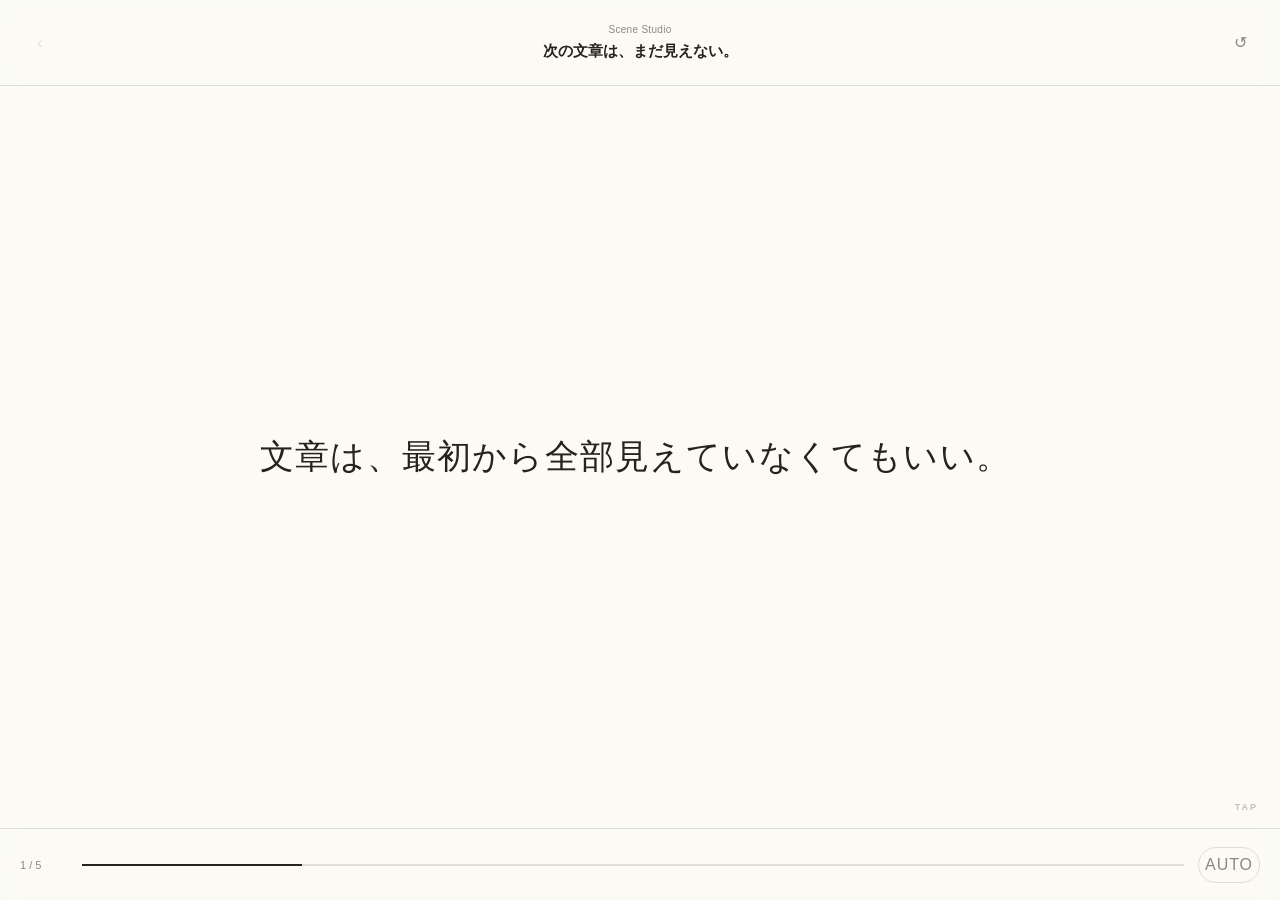
==== core/index.html @ dd2d6855 "Add files via upload" ====
<!doctype html>
<html lang="ja">
<head>
  <meta charset="utf-8">
  <meta name="viewport" content="width=device-width,initial-scale=1,viewport-fit=cover">
  <meta name="theme-color" content="#fbfaf5">
  <title>Scene Player Core v1 Demo</title>
  <link rel="stylesheet" href="./scene-player-core.css">
  <style>html,body,#player{margin:0;width:100%;height:100%;min-height:100dvh}</style>
</head>
<body>
  <div id="player"></div>
  <script src="./scene-player-core.js"></script>
  <script>
    fetch('./demo.scene.json')
      .then((r) => {
        if (!r.ok) throw new Error(`Failed to load demo.scene.json (${r.status})`);
        return r.json();
      })
      .then((doc) => {
        const player = new ScenePlayerCore('#player');
        player.load(doc);
        window.player = player;
      })
      .catch((error) => {
        document.querySelector('#player').innerHTML = '<pre style="padding:24px;white-space:pre-wrap">' + error.message + '\n\nローカルサーバー経由で開いてください。</pre>';
      });
  </script>
</body>
</html>
---- core/scene-player-core.css ----
:root{
  --sp-font-sans:-apple-system,BlinkMacSystemFont,"Segoe UI","Hiragino Sans","Yu Gothic UI","Yu Gothic",sans-serif;
  --sp-font-serif:"Yu Mincho","Hiragino Mincho ProN","Hiragino Mincho Pro",serif;
}

.sp-core{
  --sp-bg:#fbfaf5;
  --sp-text:#26221e;
  --sp-sub:#8d877f;
  --sp-line:rgba(55,50,45,.14);
  --sp-accent:#5f6df7;
  --sp-panel:rgba(255,255,255,.88);
  position:relative;
  width:100%;
  height:100%;
  min-height:100dvh;
  overflow:hidden;
  background:var(--sp-bg);
  color:var(--sp-text);
  font-family:var(--sp-font-sans);
  isolation:isolate;
  -webkit-tap-highlight-color:transparent;
}
.sp-core *{box-sizing:border-box}
.sp-core button{font:inherit}

.sp-core[data-theme="dark"]{
  --sp-bg:#05060a;
  --sp-text:#f4f1fb;
  --sp-sub:#958ea5;
  --sp-line:rgba(151,138,255,.16);
  --sp-accent:#aaa0ff;
  --sp-panel:rgba(9,10,16,.88);
}
.sp-core[data-theme="cinema"]{
  --sp-bg:#13171b;
  --sp-text:#fff;
  --sp-sub:rgba(255,255,255,.62);
  --sp-line:rgba(255,255,255,.14);
  --sp-accent:#fff;
  --sp-panel:rgba(10,12,15,.68);
}

.sp-background{position:absolute;inset:0;z-index:-3;background:var(--sp-bg)}
.sp-core[data-theme="cinema"] .sp-background{
  background:radial-gradient(circle at 28% 18%,#68747b 0,#39454c 32%,#20282d 62%,#111519 100%);
}
.sp-veil{position:absolute;inset:0;z-index:-2;pointer-events:none;background:transparent}
.sp-core[data-theme="cinema"] .sp-veil{background:linear-gradient(rgba(5,8,10,.18),rgba(5,8,10,.52))}

.sp-header{
  position:absolute;z-index:5;inset:0 0 auto;
  height:calc(86px + env(safe-area-inset-top));
  padding:calc(10px + env(safe-area-inset-top)) 18px 10px;
  display:grid;grid-template-columns:44px minmax(0,1fr) 44px;align-items:center;
  border-bottom:1px solid var(--sp-line);
  backdrop-filter:blur(10px);
}
.sp-no-header .sp-header{display:none}
.sp-button{
  width:44px;height:44px;border:0;border-radius:50%;background:transparent;color:var(--sp-sub);font-size:25px;cursor:pointer
}
.sp-button:hover:not(:disabled){background:var(--sp-line);color:var(--sp-text)}
.sp-button:disabled{opacity:.22;cursor:default}
.sp-meta{text-align:center;min-width:0}
.sp-author{display:block;min-height:14px;margin-bottom:4px;color:var(--sp-sub);font-size:10px;letter-spacing:.03em}
.sp-title{display:block;overflow:hidden;text-overflow:ellipsis;white-space:nowrap;font-family:var(--sp-font-serif);font-size:15px;font-weight:600}

.sp-stage{
  position:absolute;inset:calc(86px + env(safe-area-inset-top)) 0 calc(72px + env(safe-area-inset-bottom));
  overflow-y:auto;overscroll-behavior:contain;scrollbar-width:none;
  padding:clamp(28px,7vh,74px) clamp(24px,7vw,72px);
  display:flex;align-items:center;outline:none;cursor:pointer;
  user-select:none;
}
.sp-stage::-webkit-scrollbar{display:none}
.sp-no-header .sp-stage{top:env(safe-area-inset-top)}
.sp-no-footer .sp-stage{bottom:env(safe-area-inset-bottom)}
.sp-scenes{width:min(760px,100%);margin:auto;display:flex;flex-direction:column;gap:clamp(18px,3.2vh,34px);padding-block:22px}

.sp-scene{
  opacity:0;transform:translateY(10px);filter:blur(3px);
  transition:opacity .42s ease,transform .42s ease,filter .42s ease;
  color:var(--sp-scene-color,var(--sp-text));
}
.sp-scene.is-visible{opacity:1;transform:none;filter:none}
.sp-scene:not(.is-active){opacity:.44}
.sp-scene[data-age="1"]{opacity:.58}
.sp-scene[data-age="2"]{opacity:.38}
.sp-scene[data-age="3"],.sp-scene[data-age="4"],.sp-scene[data-age="5"],.sp-scene[data-age="6"],.sp-scene[data-age="7"]{opacity:.24}
.sp-core[data-display="solo"] .sp-scene{opacity:1}

.sp-text{
  white-space:pre-wrap;overflow-wrap:anywhere;
  font-family:var(--sp-font-serif);
  font-size:var(--sp-scene-size,clamp(21px,4.8vw,34px));
  line-height:1.85;letter-spacing:.035em;
  text-wrap:pretty;
}
.sp-type-dialogue .sp-text{font-weight:500}
.sp-subtext{margin-top:12px;color:var(--sp-sub);font-size:clamp(12px,2.7vw,15px);line-height:1.75;white-space:pre-wrap}
.sp-sound-mark{display:block;color:var(--sp-sub);font-size:28px;text-align:center}

.sp-scene[data-effect="fade"]{transform:translateY(0)}
.sp-scene[data-effect="pop"]{transform:scale(.96)}
.sp-scene[data-effect="whisper"] .sp-text{font-size:.88em;letter-spacing:.08em}
.sp-scene[data-effect="loud"] .sp-text{font-size:1.12em;font-weight:800}
.sp-scene[data-effect="slow"]{transition-duration:.9s}
.sp-scene[data-effect="blur"]{filter:blur(9px)}
.sp-scene[data-effect="blur"].is-visible{filter:none}

.sp-tap-hint{
  position:fixed;right:22px;bottom:calc(88px + env(safe-area-inset-bottom));
  color:var(--sp-sub);font-size:9px;font-weight:800;letter-spacing:.22em;opacity:.5;pointer-events:none
}
.sp-no-footer .sp-tap-hint{bottom:calc(20px + env(safe-area-inset-bottom))}

.sp-footer{
  position:absolute;z-index:5;inset:auto 0 0;
  min-height:calc(72px + env(safe-area-inset-bottom));
  padding:12px 20px calc(12px + env(safe-area-inset-bottom));
  display:grid;grid-template-columns:auto minmax(80px,1fr) auto;gap:14px;align-items:center;
  border-top:1px solid var(--sp-line);backdrop-filter:blur(10px)
}
.sp-no-footer .sp-footer{display:none}
.sp-progress-label{min-width:48px;color:var(--sp-sub);font-size:11px;font-variant-numeric:tabular-nums}
.sp-progress-track{height:2px;background:var(--sp-line);overflow:hidden}
.sp-progress-bar{width:0;height:100%;background:var(--sp-text);transition:width .35s ease}
.sp-auto{min-width:58px;height:36px;border:1px solid var(--sp-line);border-radius:999px;background:transparent;color:var(--sp-sub);font-size:10px;font-weight:800;letter-spacing:.06em}
.sp-auto.is-on{background:var(--sp-text);color:var(--sp-bg);border-color:var(--sp-text)}

.sp-ending{
  position:absolute;z-index:20;inset:0;
  display:flex;flex-direction:column;align-items:center;justify-content:center;gap:34px;
  padding:40px 28px;background:color-mix(in srgb,var(--sp-bg) 94%,transparent);backdrop-filter:blur(14px);text-align:center
}
.sp-ending[hidden]{display:none}
.sp-ending-copy{display:flex;flex-direction:column;align-items:center;gap:10px}
.sp-ending-kicker{color:var(--sp-sub);font-size:10px;font-weight:800;letter-spacing:.24em}
.sp-ending-title{max-width:720px;font-family:var(--sp-font-serif);font-size:clamp(24px,6vw,38px)}
.sp-ending-text{margin:0;color:var(--sp-sub);font-size:13px}
.sp-ending-restart{min-width:180px;height:50px;border:1px solid var(--sp-line);border-radius:999px;background:var(--sp-text);color:var(--sp-bg);font-weight:800}

.sp-core[data-language^="en"] .sp-text{font-family:Georgia,"Times New Roman",serif;line-height:1.65;letter-spacing:.015em}

@media (max-width:520px){
  .sp-stage{padding-left:26px;padding-right:26px}
  .sp-text{font-size:clamp(20px,5.4vw,27px);line-height:1.9}
}
@media (prefers-reduced-motion:reduce){
  .sp-core *{scroll-behavior:auto!important;transition-duration:.001ms!important;animation-duration:.001ms!important}
}
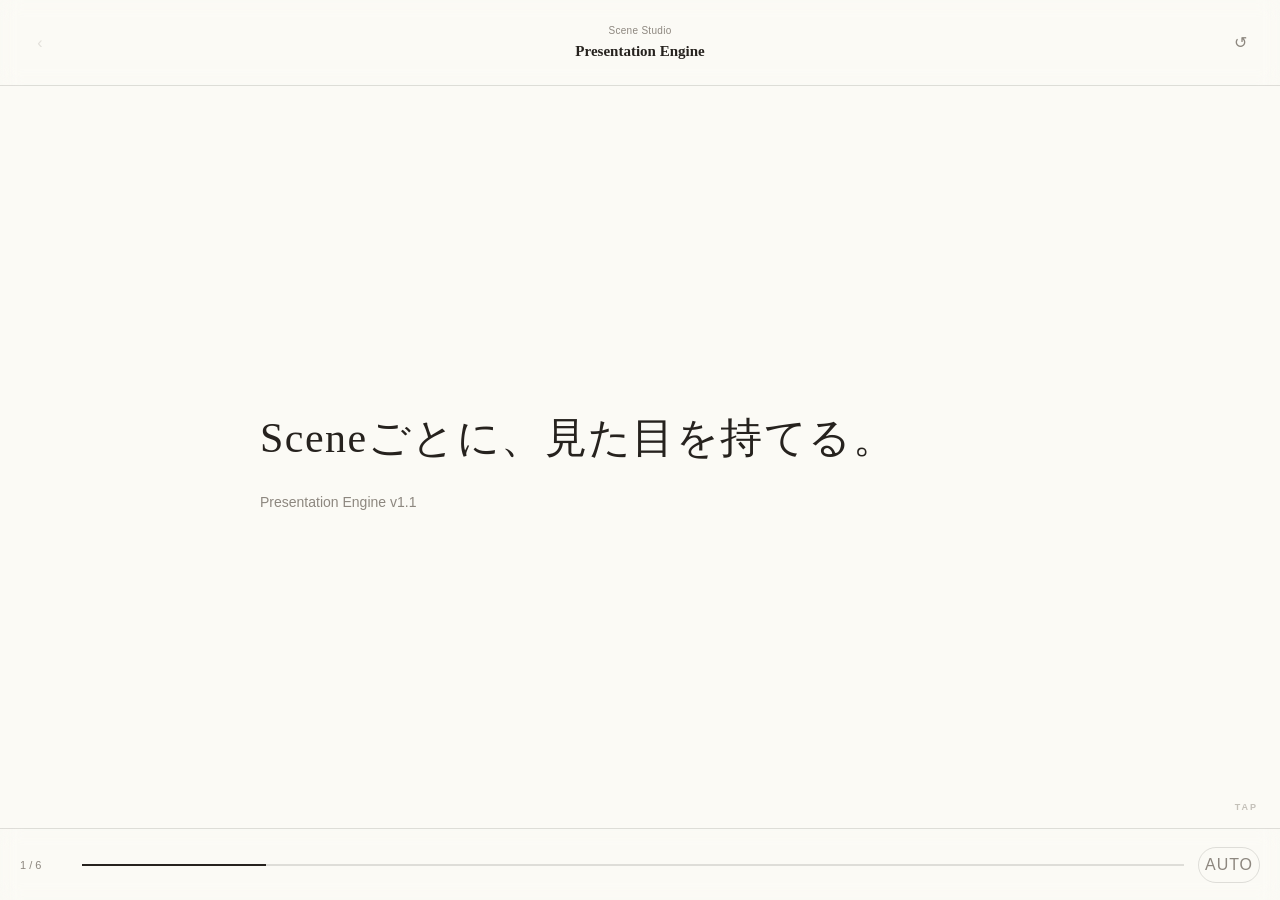
==== commit 9ccb7951: "Add files via upload" ====
--- a/core/index.html
+++ b/core/index.html
@@ -4,7 +4,7 @@
   <meta charset="utf-8">
   <meta name="viewport" content="width=device-width,initial-scale=1,viewport-fit=cover">
   <meta name="theme-color" content="#fbfaf5">
-  <title>Scene Player Core v1 Demo</title>
+  <title>Scene Player Core v1.1 Demo</title>
   <link rel="stylesheet" href="./scene-player-core.css">
   <style>html,body,#player{margin:0;width:100%;height:100%;min-height:100dvh}</style>
 </head>
--- a/core/scene-player-core.css
+++ b/core/scene-player-core.css
@@ -150,3 +150,43 @@
 @media (prefers-reduced-motion:reduce){
   .sp-core *{scroll-behavior:auto!important;transition-duration:.001ms!important;animation-duration:.001ms!important}
 }
+
+/* Presentation Engine v1.1 */
+.sp-text.is-typing::selection{background:transparent}
+.sp-scene.is-disappearing{
+  opacity:0!important;
+  transform:translateY(-4px)!important;
+  filter:blur(2px)!important;
+  transition:opacity var(--sp-disappear-fade,700ms) ease,
+             transform var(--sp-disappear-fade,700ms) ease,
+             filter var(--sp-disappear-fade,700ms) ease!important;
+}
+.sp-scene.is-disappeared{visibility:hidden;pointer-events:none}
+
+.sp-scene[data-view="console"] .sp-text{
+  font-family:ui-monospace,SFMono-Regular,Menlo,Consolas,"Liberation Mono",monospace;
+  letter-spacing:.01em;
+}
+.sp-scene[data-view="system"] .sp-text{
+  font-family:var(--sp-font-sans);
+  font-weight:700;
+  letter-spacing:.08em;
+  text-align:center;
+}
+.sp-scene[data-view="warning"] .sp-text{
+  font-family:var(--sp-font-sans);
+  font-weight:750;
+  letter-spacing:.055em;
+}
+.sp-scene[data-view="void"]{text-align:center}
+.sp-scene[data-view="void"] .sp-text{letter-spacing:.12em}
+
+@keyframes sp-pulse{0%,100%{opacity:1}50%{opacity:.56}}
+@keyframes sp-shake{0%,100%{transform:translateX(0)}20%{transform:translateX(-4px)}40%{transform:translateX(4px)}60%{transform:translateX(-2px)}80%{transform:translateX(2px)}}
+@keyframes sp-tilt{0%{transform:rotate(-1.2deg) translateY(5px)}100%{transform:rotate(0deg) translateY(0)}}
+.sp-scene[data-effect="pulse"].is-visible{animation:sp-pulse 1.6s ease-in-out 1}
+.sp-scene[data-effect="shake"].is-visible{animation:sp-shake .42s ease 1}
+.sp-scene[data-effect="tilt"].is-visible{animation:sp-tilt .55s ease-out 1}
+
+.sp-subtext{overflow-wrap:anywhere;text-wrap:pretty}
+.sp-core[data-language^="en"] .sp-subtext{line-height:1.6}
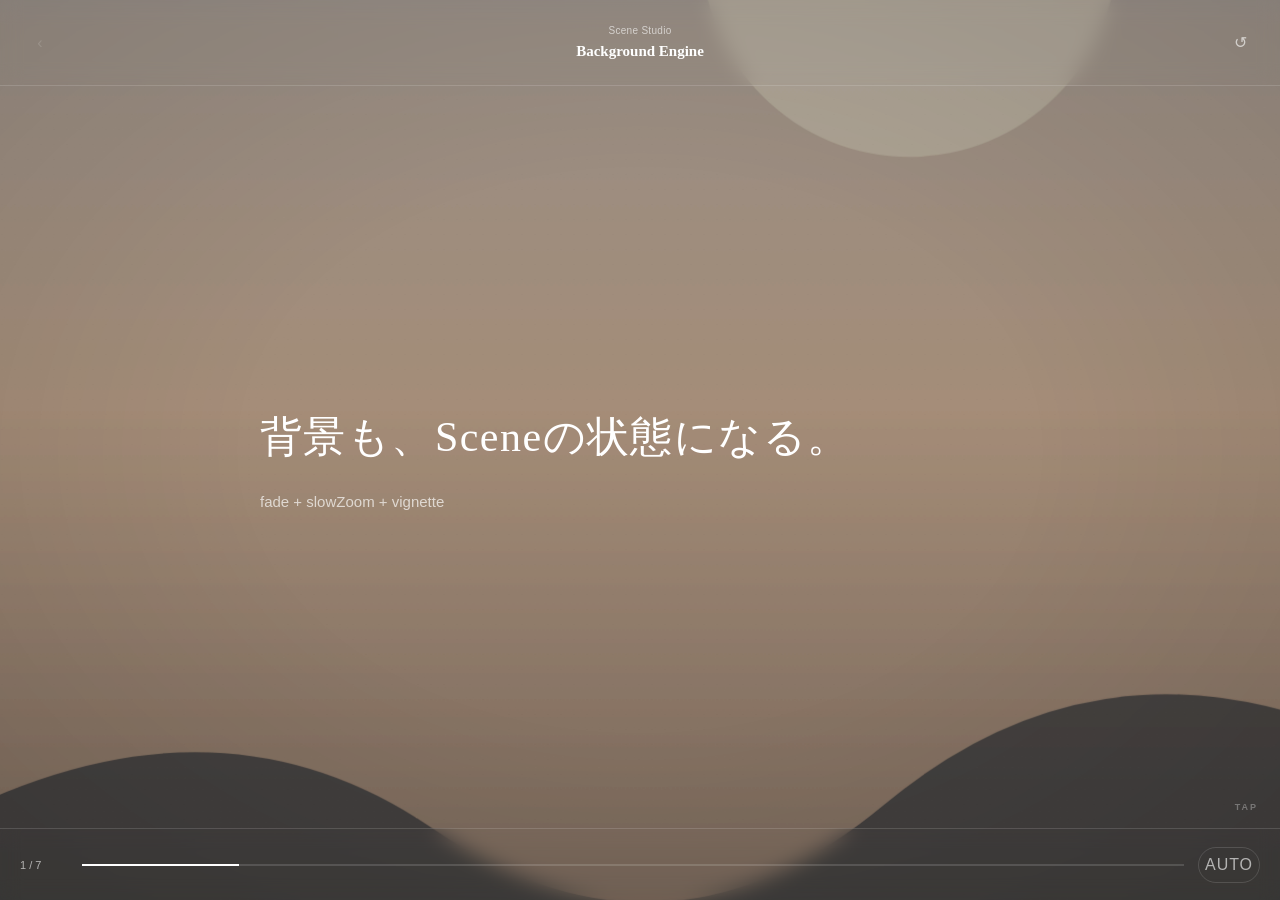
==== commit a7a6e582: "Add files via upload" ====
--- a/core/index.html
+++ b/core/index.html
@@ -4,7 +4,7 @@
   <meta charset="utf-8">
   <meta name="viewport" content="width=device-width,initial-scale=1,viewport-fit=cover">
   <meta name="theme-color" content="#fbfaf5">
-  <title>Scene Player Core v1.1 Demo</title>
+  <title>Scene Player Core v1 Demo</title>
   <link rel="stylesheet" href="./scene-player-core.css">
   <style>html,body,#player{margin:0;width:100%;height:100%;min-height:100dvh}</style>
 </head>
--- a/core/scene-player-core.css
+++ b/core/scene-player-core.css
@@ -190,3 +190,92 @@
 
 .sp-subtext{overflow-wrap:anywhere;text-wrap:pretty}
 .sp-core[data-language^="en"] .sp-subtext{line-height:1.6}
+
+/* Background Engine v1.2 */
+.sp-background{
+  z-index:0;
+  overflow:hidden;
+  pointer-events:none;
+}
+.sp-stage{z-index:4}
+.sp-veil{z-index:1;transition:background .45s ease;pointer-events:none}
+.sp-bg-textures{position:absolute;inset:0;z-index:2;pointer-events:none;overflow:hidden;--sp-grain:0;--sp-scanline:0;--sp-vignette:0;--sp-texture-glitch:0}
+.sp-bg-flash{position:absolute;inset:0;z-index:3;pointer-events:none;background:#fff;opacity:0}
+.sp-bg-flash.is-active{animation:sp-bg-flash .52s ease-out both}
+.sp-bg-layer{
+  position:absolute;inset:-3%;
+  opacity:0;
+  background-repeat:no-repeat;
+  background-position:center center;
+  background-size:cover;
+  will-change:opacity,transform,filter;
+  transition:opacity .72s ease,filter .45s ease;
+  transform:scale(1.001);
+}
+.sp-bg-layer.is-current{opacity:1}
+.sp-bg-layer.sp-bg-cut{transition:none!important}
+.sp-core:not(.sp-has-background) .sp-bg-layer{background-image:none!important}
+
+.sp-bg-textures::before,
+.sp-bg-textures::after{content:"";position:absolute;inset:0;pointer-events:none}
+.sp-bg-textures::before{
+  opacity:1;
+  background:
+    radial-gradient(ellipse at center,transparent 42%,rgba(0,0,0,var(--sp-vignette)) 100%),
+    repeating-linear-gradient(to bottom,rgba(255,255,255,calc(var(--sp-scanline) * .13)) 0 1px,rgba(0,0,0,0) 1px 4px);
+}
+.sp-bg-textures::after{
+  inset:-30%;
+  opacity:var(--sp-grain);
+  background-image:
+    radial-gradient(circle at 20% 30%,rgba(255,255,255,.34) 0 .7px,transparent .8px),
+    radial-gradient(circle at 70% 62%,rgba(0,0,0,.42) 0 .7px,transparent .8px),
+    radial-gradient(circle at 42% 78%,rgba(255,255,255,.25) 0 .6px,transparent .7px);
+  background-size:9px 11px,13px 15px,7px 10px;
+  animation:sp-grain-shift .32s steps(2,end) infinite;
+  mix-blend-mode:soft-light;
+}
+
+.sp-bg-glitching .sp-bg-layer.is-current{animation:sp-bg-glitch .56s steps(2,end) both}
+.sp-bg-glitching .sp-bg-textures::before{animation:sp-texture-glitch .18s steps(2,end) 3}
+
+.sp-motion-slowZoom{animation:sp-bg-slowzoom var(--sp-bg-duration,12000ms) ease-in-out both}
+.sp-motion-breath{animation:sp-bg-breath var(--sp-bg-duration,8000ms) ease-in-out infinite alternate}
+.sp-motion-panLeft{animation:sp-bg-pan-left var(--sp-bg-duration,12000ms) ease-in-out both}
+.sp-motion-panRight{animation:sp-bg-pan-right var(--sp-bg-duration,12000ms) ease-in-out both}
+.sp-motion-panUp{animation:sp-bg-pan-up var(--sp-bg-duration,12000ms) ease-in-out both}
+.sp-motion-panDown{animation:sp-bg-pan-down var(--sp-bg-duration,12000ms) ease-in-out both}
+.sp-motion-parallax{animation:sp-bg-parallax var(--sp-bg-duration,9000ms) ease-in-out infinite alternate}
+
+.sp-reveal-intro{animation:sp-reveal-intro var(--sp-reveal-duration,1000ms) ease-out both!important}
+.sp-reveal-memory{animation:sp-reveal-memory var(--sp-reveal-duration,1200ms) ease-out both!important}
+.sp-reveal-ghost{animation:sp-reveal-ghost var(--sp-reveal-duration,1600ms) ease-in-out both!important}
+.sp-reveal-flash{animation:sp-reveal-flash var(--sp-reveal-duration,600ms) ease-out both!important}
+
+@keyframes sp-bg-flash{0%{opacity:0}18%{opacity:.9}100%{opacity:0}}
+@keyframes sp-bg-glitch{
+  0%{transform:translate(0,0) scale(1.02);filter:saturate(1.6) contrast(1.15)}
+  18%{transform:translate(-1.4%,.5%) scale(1.04);filter:hue-rotate(18deg) contrast(1.3)}
+  36%{transform:translate(1.1%,-.6%) scale(1.03);filter:hue-rotate(-14deg) saturate(1.8)}
+  60%{transform:translate(-.5%,.2%) scale(1.02);filter:contrast(1.1)}
+  100%{transform:scale(1.001);filter:none}
+}
+@keyframes sp-texture-glitch{0%,100%{transform:none}50%{transform:translateX(1.5%) skewX(-2deg)}}
+@keyframes sp-grain-shift{0%{transform:translate(0,0)}25%{transform:translate(2%,-1%)}50%{transform:translate(-1%,2%)}75%{transform:translate(1%,1%)}100%{transform:translate(-2%,-1%)}}
+@keyframes sp-bg-slowzoom{from{transform:scale(var(--sp-bg-scale-from,1))}to{transform:scale(var(--sp-bg-scale-to,1.08))}}
+@keyframes sp-bg-breath{from{transform:scale(var(--sp-bg-scale-from,1))}to{transform:scale(var(--sp-bg-scale-to,1.035))}}
+@keyframes sp-bg-pan-left{from{transform:scale(var(--sp-bg-scale-to,1.06)) translateX(var(--sp-bg-pan,4%))}to{transform:scale(var(--sp-bg-scale-to,1.06)) translateX(calc(var(--sp-bg-pan,4%) * -1))}}
+@keyframes sp-bg-pan-right{from{transform:scale(var(--sp-bg-scale-to,1.06)) translateX(calc(var(--sp-bg-pan,4%) * -1))}to{transform:scale(var(--sp-bg-scale-to,1.06)) translateX(var(--sp-bg-pan,4%))}}
+@keyframes sp-bg-pan-up{from{transform:scale(var(--sp-bg-scale-to,1.06)) translateY(var(--sp-bg-pan,4%))}to{transform:scale(var(--sp-bg-scale-to,1.06)) translateY(calc(var(--sp-bg-pan,4%) * -1))}}
+@keyframes sp-bg-pan-down{from{transform:scale(var(--sp-bg-scale-to,1.06)) translateY(calc(var(--sp-bg-pan,4%) * -1))}to{transform:scale(var(--sp-bg-scale-to,1.06)) translateY(var(--sp-bg-pan,4%))}}
+@keyframes sp-bg-parallax{from{transform:scale(1.045) translate3d(-1.2%,-.6%,0)}to{transform:scale(1.065) translate3d(1.2%,.7%,0)}}
+@keyframes sp-reveal-intro{0%{opacity:0;transform:scale(1.12);filter:blur(6px)}100%{opacity:var(--sp-reveal-opacity,1);transform:scale(1.001);filter:none}}
+@keyframes sp-reveal-memory{0%{opacity:0;filter:blur(12px) saturate(.45);transform:scale(1.05)}55%{opacity:calc(var(--sp-reveal-opacity,1) * .72)}100%{opacity:var(--sp-reveal-opacity,1);filter:none;transform:scale(1.001)}}
+@keyframes sp-reveal-ghost{0%{opacity:0}35%{opacity:calc(var(--sp-reveal-opacity,1) * .44)}68%{opacity:calc(var(--sp-reveal-opacity,1) * .72)}100%{opacity:var(--sp-reveal-opacity,1)}}
+@keyframes sp-reveal-flash{0%{opacity:0;filter:brightness(2.2)}22%{opacity:var(--sp-reveal-opacity,1);filter:brightness(1.7)}100%{opacity:var(--sp-reveal-opacity,1);filter:none}}
+
+@media (prefers-reduced-motion:reduce){
+  .sp-bg-layer,.sp-bg-textures::after{animation:none!important;transform:none!important}
+}
+.sp-bg-textures.has-texture-glitch::before{animation:sp-texture-glitch-loop 2.4s steps(1,end) infinite}
+@keyframes sp-texture-glitch-loop{0%,86%,100%{transform:none}88%{transform:translateX(calc(var(--sp-texture-glitch) * 2%))}90%{transform:translateX(calc(var(--sp-texture-glitch) * -1.4%))}92%{transform:none}}
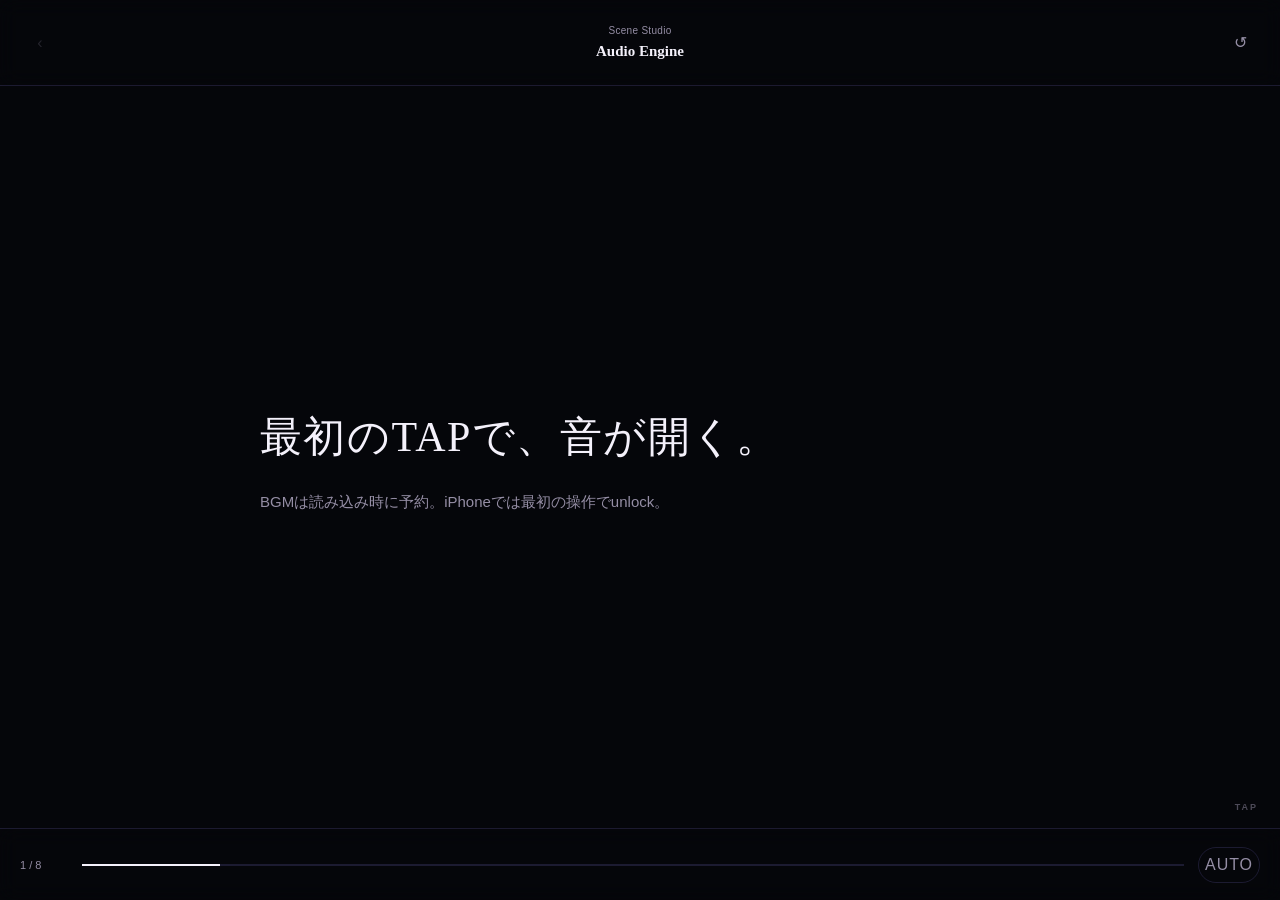
==== commit 56050f9f: "Add files via upload" ====
--- a/core/index.html
+++ b/core/index.html
@@ -4,7 +4,7 @@
   <meta charset="utf-8">
   <meta name="viewport" content="width=device-width,initial-scale=1,viewport-fit=cover">
   <meta name="theme-color" content="#fbfaf5">
-  <title>Scene Player Core v1 Demo</title>
+  <title>Scene Player Core v1.3 Audio Demo</title>
   <link rel="stylesheet" href="./scene-player-core.css">
   <style>html,body,#player{margin:0;width:100%;height:100%;min-height:100dvh}</style>
 </head>
--- a/core/scene-player-core.css
+++ b/core/scene-player-core.css
@@ -279,3 +279,10 @@
 }
 .sp-bg-textures.has-texture-glitch::before{animation:sp-texture-glitch-loop 2.4s steps(1,end) infinite}
 @keyframes sp-texture-glitch-loop{0%,86%,100%{transform:none}88%{transform:translateX(calc(var(--sp-texture-glitch) * 2%))}90%{transform:translateX(calc(var(--sp-texture-glitch) * -1.4%))}92%{transform:none}}
+
+/* Mobile gesture containment v1.3
+   Prevent iOS page rubber-band from stealing Scene Player swipes. */
+.sp-stage{
+  touch-action:none;
+  -webkit-overflow-scrolling:auto;
+}
